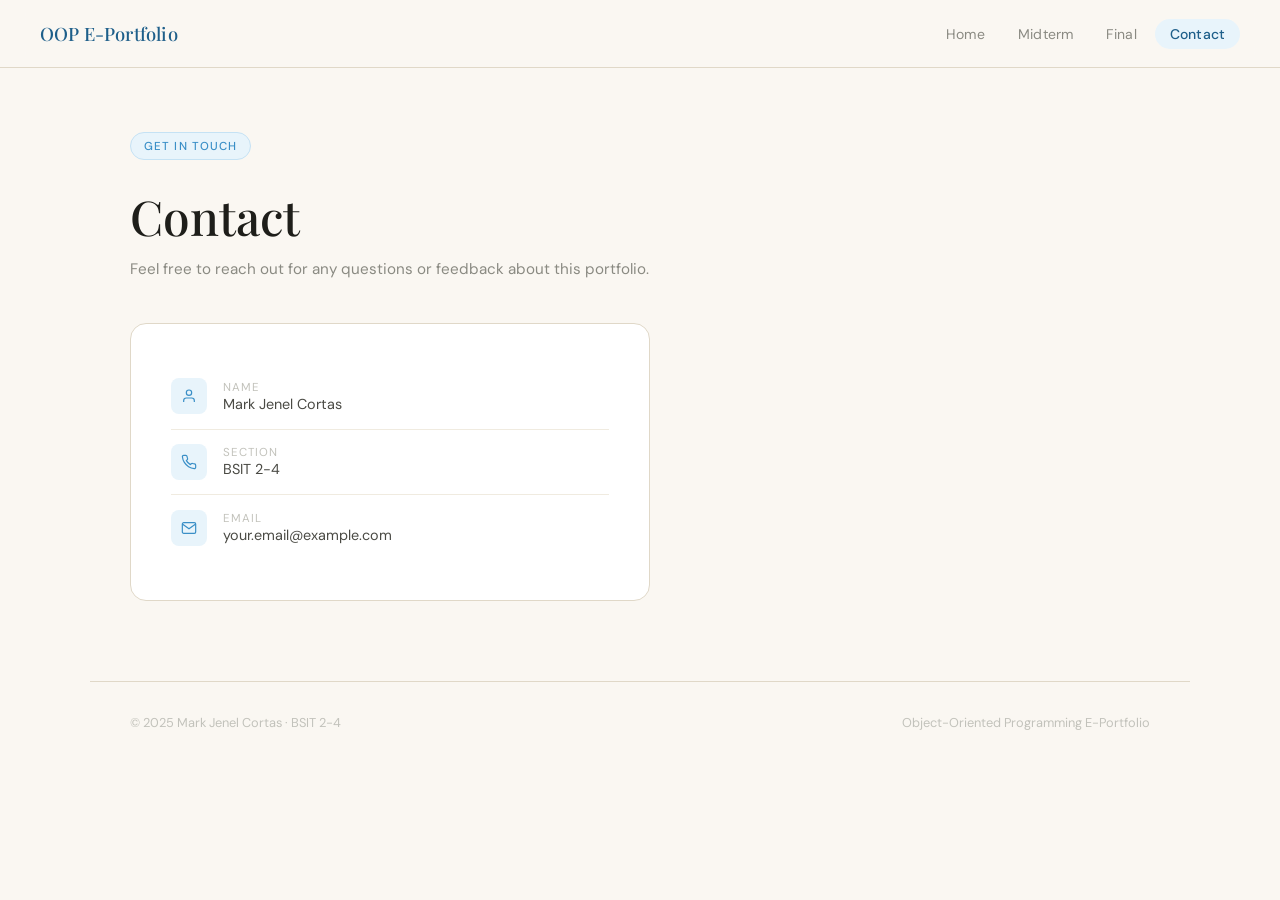
==== pages/contact.html @ def96cbc "Initial commit" ====
<!DOCTYPE html>
<html lang="en">
<head>
  <meta charset="UTF-8" />
  <meta name="viewport" content="width=device-width, initial-scale=1.0" />
  <title>Contact — OOP E-Portfolio</title>
  <link href="https://fonts.googleapis.com/css2?family=Playfair+Display:wght@400;500;600&family=DM+Sans:wght@300;400;500&display=swap" rel="stylesheet" />
  <link rel="stylesheet" href="../css/style.css" />
  <style>
    .page-hero {
      padding-top: calc(var(--nav-h) + 4rem);
      padding-bottom: 3rem;
      padding-left: 2.5rem;
      padding-right: 2.5rem;
      max-width: 1100px;
      margin: 0 auto;
    }
    .contact-card {
      margin-top: 2.5rem;
      background: #fff;
      border: 1px solid var(--beige-200);
      border-radius: 16px;
      padding: 2.5rem;
      max-width: 520px;
    }
    .contact-row {
      display: flex;
      align-items: center;
      gap: 1rem;
      padding: 0.9rem 0;
      border-bottom: 1px solid var(--beige-100);
      font-size: 0.9rem;
    }
    .contact-row:last-child { border-bottom: none; }
    .contact-icon {
      width: 36px;
      height: 36px;
      background: var(--blue-50);
      border-radius: 8px;
      display: flex;
      align-items: center;
      justify-content: center;
      flex-shrink: 0;
    }
    .contact-icon svg { width: 16px; height: 16px; stroke: var(--blue-500); fill: none; stroke-width: 1.8; }
    .contact-label { font-size: 0.72rem; color: var(--gray-300); text-transform: uppercase; letter-spacing: 0.08em; }
    .contact-value { color: var(--gray-700); font-weight: 400; }
    @media (max-width: 500px) {
      .page-hero { padding-left: 1.25rem; padding-right: 1.25rem; }
    }
  </style>
</head>
<body>

  <nav>
    <a class="nav-brand" href="../index.html">OOP E-Portfolio</a>
    <ul class="nav-links">
      <li><a href="../index.html">Home</a></li>
      <li><a href="midterm.html">Midterm</a></li>
      <li><a href="final.html">Final</a></li>
      <li><a href="contact.html">Contact</a></li>
    </ul>
    <button class="hamburger" id="hamburger" aria-label="Toggle menu">
      <span></span><span></span><span></span>
    </button>
  </nav>

  <div class="mobile-menu" id="mobileMenu">
    <a href="../index.html">Home</a>
    <a href="midterm.html">Midterm</a>
    <a href="final.html">Final</a>
    <a href="contact.html">Contact</a>
  </div>

  <div class="page-hero fade-up-1">
    <span class="tag">Get in touch</span>
    <h1 class="section-title" style="font-size: clamp(2rem, 4vw, 3rem); margin-bottom: 0.5rem;">Contact</h1>
    <p style="color:var(--gray-500);font-size:0.95rem;line-height:1.75;max-width:520px;">
      Feel free to reach out for any questions or feedback about this portfolio.
    </p>

    <div class="contact-card">
      <div class="contact-row">
        <div class="contact-icon">
          <svg viewBox="0 0 24 24"><path d="M20 21v-2a4 4 0 0 0-4-4H8a4 4 0 0 0-4 4v2"/><circle cx="12" cy="7" r="4"/></svg>
        </div>
        <div>
          <div class="contact-label">Name</div>
          <div class="contact-value">Mark Jenel Cortas</div>
        </div>
      </div>
      <div class="contact-row">
        <div class="contact-icon">
          <svg viewBox="0 0 24 24"><path d="M22 16.92v3a2 2 0 0 1-2.18 2A19.79 19.79 0 0 1 11.37 19a19.45 19.45 0 0 1-6.37-6.37 19.79 19.79 0 0 1-2.92-8.45A2 2 0 0 1 4.11 2h3a2 2 0 0 1 2 1.72c.127.96.361 1.903.7 2.81a2 2 0 0 1-.45 2.11L8.09 9.91a16 16 0 0 0 6 6l1.27-1.27a2 2 0 0 1 2.11-.45c.907.339 1.85.573 2.81.7A2 2 0 0 1 22 16.92z"/></svg>
        </div>
        <div>
          <div class="contact-label">Section</div>
          <div class="contact-value">BSIT 2-4</div>
        </div>
      </div>
      <div class="contact-row">
        <div class="contact-icon">
          <svg viewBox="0 0 24 24"><path d="M4 4h16c1.1 0 2 .9 2 2v12c0 1.1-.9 2-2 2H4c-1.1 0-2-.9-2-2V6c0-1.1.9-2 2-2z"/><polyline points="22,6 12,13 2,6"/></svg>
        </div>
        <div>
          <div class="contact-label">Email</div>
          <div class="contact-value">your.email@example.com</div>
        </div>
      </div>
    </div>
  </div>

  <div class="divider" style="margin-top: 2rem;"></div>

  <footer>
    <span>© 2025 Mark Jenel Cortas · BSIT 2-4</span>
    <span>Object-Oriented Programming E-Portfolio</span>
  </footer>

  <script src="../js/main.js"></script>
</body>
</html>
---- css/style.css ----
*, *::before, *::after { box-sizing: border-box; margin: 0; padding: 0; }

:root {
  --blue-50:  #e8f4fb;
  --blue-100: #c5e2f4;
  --blue-300: #7dbde8;
  --blue-500: #3a8fc7;
  --blue-700: #1e5f8a;

  --gray-50:  #f5f5f3;
  --gray-100: #e8e8e4;
  --gray-300: #c2c2bb;
  --gray-500: #8a8a82;
  --gray-700: #4a4a44;
  --gray-900: #1e1e1a;

  --beige-50:  #faf7f2;
  --beige-100: #f0ebe0;
  --beige-200: #e0d8c8;
  --beige-400: #c5b89a;
  --beige-600: #9a8a6a;

  --nav-h: 68px;
  --font-display: 'Playfair Display', Georgia, serif;
  --font-body: 'DM Sans', system-ui, sans-serif;
}

html { scroll-behavior: smooth; }

body {
  font-family: var(--font-body);
  background: var(--beige-50);
  color: var(--gray-700);
  min-height: 100vh;
}

/* ── NAV ── */
nav {
  position: fixed;
  top: 0; left: 0; right: 0;
  height: var(--nav-h);
  background: rgba(250,247,242,0.92);
  backdrop-filter: blur(12px);
  -webkit-backdrop-filter: blur(12px);
  border-bottom: 1px solid var(--beige-200);
  display: flex;
  align-items: center;
  justify-content: space-between;
  padding: 0 2.5rem;
  z-index: 100;
}

.nav-brand {
  font-family: var(--font-display);
  font-size: 1.15rem;
  font-weight: 500;
  color: var(--blue-700);
  letter-spacing: 0.01em;
  text-decoration: none;
}

.nav-links {
  display: flex;
  gap: 0.25rem;
  list-style: none;
  align-items: center;
}

.nav-links a {
  font-family: var(--font-body);
  font-size: 0.875rem;
  font-weight: 400;
  color: var(--gray-500);
  text-decoration: none;
  padding: 0.4rem 0.9rem;
  border-radius: 20px;
  transition: all 0.2s ease;
  letter-spacing: 0.02em;
}

.nav-links a:hover,
.nav-links a.active {
  color: var(--blue-700);
  background: var(--blue-50);
}

.nav-links a.active { font-weight: 500; }

/* ── HAMBURGER ── */
.hamburger {
  display: none;
  flex-direction: column;
  gap: 5px;
  background: none;
  border: none;
  cursor: pointer;
  padding: 4px;
}
.hamburger span {
  display: block;
  width: 22px;
  height: 2px;
  background: var(--gray-700);
  border-radius: 2px;
  transition: all 0.3s ease;
}
.hamburger.open span:nth-child(1) { transform: translateY(7px) rotate(45deg); }
.hamburger.open span:nth-child(2) { opacity: 0; }
.hamburger.open span:nth-child(3) { transform: translateY(-7px) rotate(-45deg); }

.mobile-menu {
  display: none;
  position: fixed;
  top: var(--nav-h);
  left: 0; right: 0;
  background: var(--beige-50);
  border-bottom: 1px solid var(--beige-200);
  padding: 1rem 2rem 1.5rem;
  z-index: 99;
  flex-direction: column;
  gap: 0.25rem;
}
.mobile-menu.open { display: flex; }
.mobile-menu a {
  font-size: 0.95rem;
  color: var(--gray-700);
  text-decoration: none;
  padding: 0.65rem 0.5rem;
  border-bottom: 1px solid var(--beige-100);
  font-weight: 400;
  letter-spacing: 0.01em;
  transition: color 0.2s;
}
.mobile-menu a:last-child { border-bottom: none; }
.mobile-menu a:hover { color: var(--blue-700); }

/* ── SHARED LAYOUT ── */
.section {
  max-width: 1100px;
  margin: 0 auto;
  padding: 4rem 2.5rem;
}

.section-label {
  font-size: 0.72rem;
  font-weight: 500;
  text-transform: uppercase;
  letter-spacing: 0.12em;
  color: var(--blue-500);
  margin-bottom: 0.75rem;
  display: flex;
  align-items: center;
  gap: 0.6rem;
}
.section-label::after {
  content: '';
  flex: 1;
  max-width: 40px;
  height: 1px;
  background: var(--blue-300);
}

.section-title {
  font-family: var(--font-display);
  font-size: clamp(1.6rem, 3vw, 2.2rem);
  font-weight: 500;
  color: var(--gray-900);
  margin-bottom: 1.25rem;
}

.divider {
  height: 1px;
  background: var(--beige-200);
  max-width: 1100px;
  margin: 0 auto;
}

/* ── BUTTONS ── */
.btn-primary {
  display: inline-flex;
  align-items: center;
  gap: 0.5rem;
  font-family: var(--font-body);
  font-size: 0.875rem;
  font-weight: 500;
  color: #fff;
  background: var(--blue-700);
  border: none;
  padding: 0.7rem 1.6rem;
  border-radius: 24px;
  cursor: pointer;
  text-decoration: none;
  letter-spacing: 0.02em;
  transition: background 0.2s, transform 0.15s;
}
.btn-primary:hover { background: var(--blue-500); transform: translateY(-1px); }

.btn-ghost {
  display: inline-flex;
  align-items: center;
  gap: 0.5rem;
  font-family: var(--font-body);
  font-size: 0.875rem;
  font-weight: 400;
  color: var(--gray-700);
  background: transparent;
  border: 1px solid var(--beige-400);
  padding: 0.7rem 1.6rem;
  border-radius: 24px;
  cursor: pointer;
  text-decoration: none;
  letter-spacing: 0.02em;
  transition: all 0.2s;
}
.btn-ghost:hover { border-color: var(--blue-300); color: var(--blue-700); }

/* ── CARDS ── */
.info-card {
  background: #fff;
  border: 1px solid var(--beige-200);
  border-radius: 16px;
  padding: 1.4rem 1.6rem;
  position: relative;
  overflow: hidden;
}
.info-card::before {
  content: '';
  position: absolute;
  left: 0; top: 0; bottom: 0;
  width: 4px;
  border-radius: 4px 0 0 4px;
}
.card-blue::before  { background: var(--blue-300); }
.card-beige::before { background: var(--beige-400); }
.card-gray::before  { background: var(--gray-300); }

.card-label {
  font-size: 0.7rem;
  font-weight: 500;
  text-transform: uppercase;
  letter-spacing: 0.1em;
  color: var(--gray-300);
  margin-bottom: 0.5rem;
}
.card-value {
  font-family: var(--font-display);
  font-size: 1.1rem;
  font-weight: 500;
  color: var(--gray-900);
}
.card-sub {
  font-size: 0.8rem;
  color: var(--gray-500);
  margin-top: 0.25rem;
}

.progress-bar {
  margin-top: 0.75rem;
  height: 4px;
  background: var(--blue-50);
  border-radius: 4px;
  overflow: hidden;
}
.progress-fill {
  height: 100%;
  background: linear-gradient(90deg, var(--blue-300), var(--blue-500));
  border-radius: 4px;
  animation: grow 1s 0.6s ease both;
}
@keyframes grow { from { width: 0; } }

.decorative-circle {
  position: absolute;
  width: 120px;
  height: 120px;
  border-radius: 50%;
  background: var(--blue-50);
  right: -30px;
  bottom: -30px;
  z-index: 0;
  opacity: 0.6;
}

/* ── ABOUT CARDS ── */
.about-grid {
  display: grid;
  grid-template-columns: 1fr 1fr 1fr;
  gap: 1.25rem;
  margin-top: 2rem;
}

.about-card {
  background: #fff;
  border: 1px solid var(--beige-200);
  border-radius: 16px;
  padding: 1.6rem;
  transition: transform 0.2s, box-shadow 0.2s;
}
.about-card:hover {
  transform: translateY(-3px);
  box-shadow: 0 8px 24px rgba(58,143,199,0.08);
}

.about-icon {
  width: 40px;
  height: 40px;
  background: var(--blue-50);
  border-radius: 10px;
  display: flex;
  align-items: center;
  justify-content: center;
  margin-bottom: 1rem;
}
.about-icon svg { width: 20px; height: 20px; stroke: var(--blue-500); fill: none; stroke-width: 1.8; }

.about-card h3 {
  font-family: var(--font-display);
  font-size: 1rem;
  font-weight: 500;
  color: var(--gray-900);
  margin-bottom: 0.4rem;
}
.about-card p {
  font-size: 0.85rem;
  line-height: 1.65;
  color: var(--gray-500);
}

/* ── TAG ── */
.tag {
  display: inline-flex;
  align-items: center;
  gap: 0.4rem;
  font-size: 0.72rem;
  font-weight: 500;
  text-transform: uppercase;
  letter-spacing: 0.1em;
  color: var(--blue-500);
  background: var(--blue-50);
  border: 1px solid var(--blue-100);
  padding: 0.35rem 0.8rem;
  border-radius: 20px;
  margin-bottom: 1.5rem;
}

/* ── ANIMATIONS ── */
@keyframes fadeUp {
  from { opacity: 0; transform: translateY(24px); }
  to   { opacity: 1; transform: translateY(0); }
}
.fade-up-1 { animation: fadeUp 0.8s ease both; }
.fade-up-2 { animation: fadeUp 0.8s 0.15s ease both; }

/* ── FOOTER ── */
footer {
  max-width: 1100px;
  margin: 0 auto;
  padding: 2rem 2.5rem;
  display: flex;
  justify-content: space-between;
  align-items: center;
  font-size: 0.8rem;
  color: var(--gray-300);
  flex-wrap: wrap;
  gap: 0.5rem;
}
footer a { color: var(--gray-300); text-decoration: none; }

/* ── RESPONSIVE ── */
@media (max-width: 800px) {
  .about-grid { grid-template-columns: 1fr; }
  .hamburger { display: flex; }
  .nav-links { display: none; }
}

@media (max-width: 500px) {
  nav { padding: 0 1.25rem; }
  .section { padding-left: 1.25rem; padding-right: 1.25rem; }
  footer { padding: 1.5rem 1.25rem; flex-direction: column; text-align: center; }
}
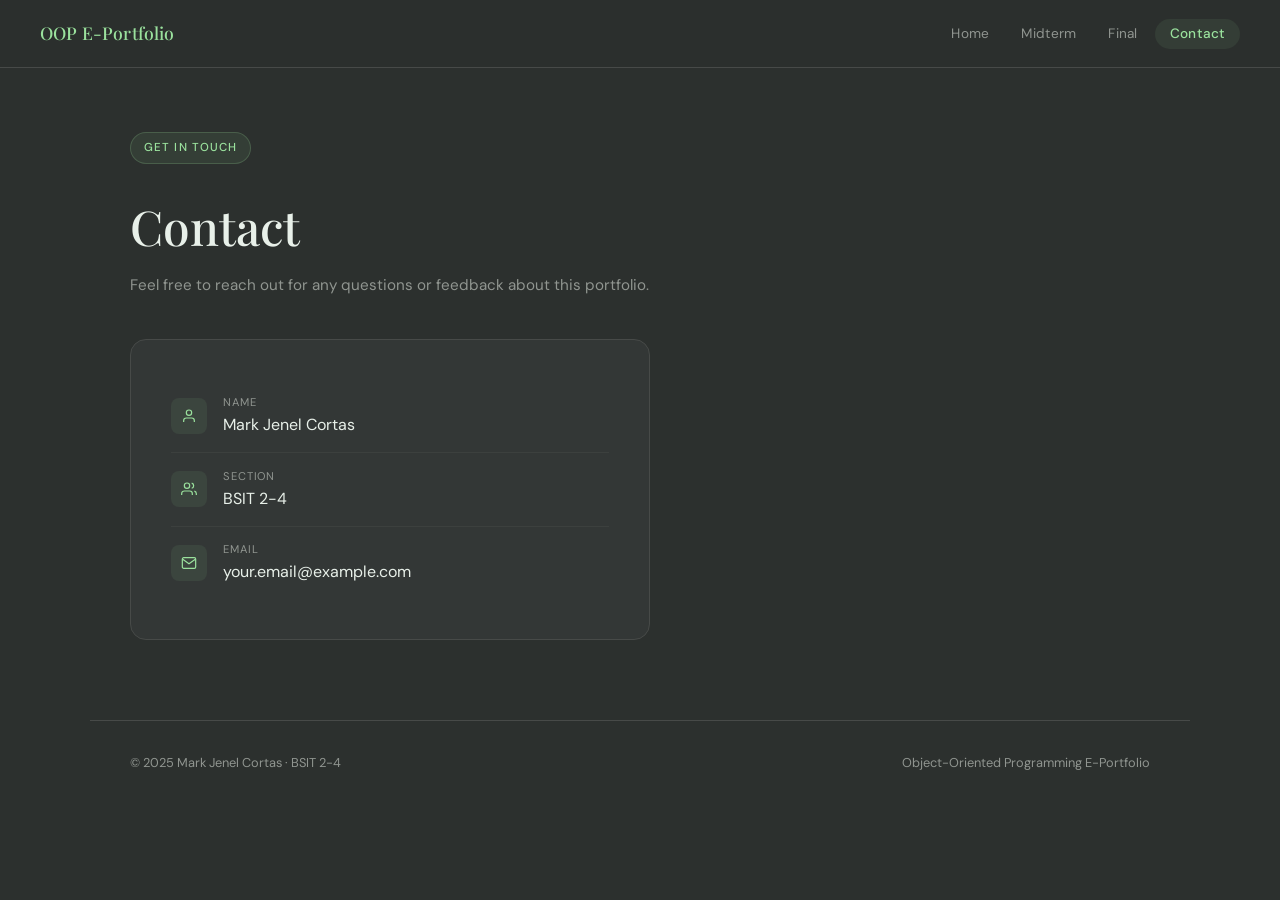
==== commit 56b4d41a: "Changed theme" ====
--- a/pages/contact.html
+++ b/pages/contact.html
@@ -6,49 +6,6 @@
   <title>Contact — OOP E-Portfolio</title>
   <link href="https://fonts.googleapis.com/css2?family=Playfair+Display:wght@400;500;600&family=DM+Sans:wght@300;400;500&display=swap" rel="stylesheet" />
   <link rel="stylesheet" href="../css/style.css" />
-  <style>
-    .page-hero {
-      padding-top: calc(var(--nav-h) + 4rem);
-      padding-bottom: 3rem;
-      padding-left: 2.5rem;
-      padding-right: 2.5rem;
-      max-width: 1100px;
-      margin: 0 auto;
-    }
-    .contact-card {
-      margin-top: 2.5rem;
-      background: #fff;
-      border: 1px solid var(--beige-200);
-      border-radius: 16px;
-      padding: 2.5rem;
-      max-width: 520px;
-    }
-    .contact-row {
-      display: flex;
-      align-items: center;
-      gap: 1rem;
-      padding: 0.9rem 0;
-      border-bottom: 1px solid var(--beige-100);
-      font-size: 0.9rem;
-    }
-    .contact-row:last-child { border-bottom: none; }
-    .contact-icon {
-      width: 36px;
-      height: 36px;
-      background: var(--blue-50);
-      border-radius: 8px;
-      display: flex;
-      align-items: center;
-      justify-content: center;
-      flex-shrink: 0;
-    }
-    .contact-icon svg { width: 16px; height: 16px; stroke: var(--blue-500); fill: none; stroke-width: 1.8; }
-    .contact-label { font-size: 0.72rem; color: var(--gray-300); text-transform: uppercase; letter-spacing: 0.08em; }
-    .contact-value { color: var(--gray-700); font-weight: 400; }
-    @media (max-width: 500px) {
-      .page-hero { padding-left: 1.25rem; padding-right: 1.25rem; }
-    }
-  </style>
 </head>
 <body>
 
@@ -74,8 +31,8 @@
 
   <div class="page-hero fade-up-1">
     <span class="tag">Get in touch</span>
-    <h1 class="section-title" style="font-size: clamp(2rem, 4vw, 3rem); margin-bottom: 0.5rem;">Contact</h1>
-    <p style="color:var(--gray-500);font-size:0.95rem;line-height:1.75;max-width:520px;">
+    <h1 class="section-title" style="font-size:clamp(2rem,4vw,3rem);margin-bottom:0.5rem;">Contact</h1>
+    <p style="color:var(--text-secondary);font-size:0.95rem;line-height:1.75;max-width:520px;">
       Feel free to reach out for any questions or feedback about this portfolio.
     </p>
 
@@ -91,7 +48,7 @@
       </div>
       <div class="contact-row">
         <div class="contact-icon">
-          <svg viewBox="0 0 24 24"><path d="M22 16.92v3a2 2 0 0 1-2.18 2A19.79 19.79 0 0 1 11.37 19a19.45 19.45 0 0 1-6.37-6.37 19.79 19.79 0 0 1-2.92-8.45A2 2 0 0 1 4.11 2h3a2 2 0 0 1 2 1.72c.127.96.361 1.903.7 2.81a2 2 0 0 1-.45 2.11L8.09 9.91a16 16 0 0 0 6 6l1.27-1.27a2 2 0 0 1 2.11-.45c.907.339 1.85.573 2.81.7A2 2 0 0 1 22 16.92z"/></svg>
+          <svg viewBox="0 0 24 24"><path d="M17 21v-2a4 4 0 0 0-4-4H5a4 4 0 0 0-4 4v2"/><circle cx="9" cy="7" r="4"/><path d="M23 21v-2a4 4 0 0 0-3-3.87M16 3.13a4 4 0 0 1 0 7.75"/></svg>
         </div>
         <div>
           <div class="contact-label">Section</div>
@@ -110,8 +67,7 @@
     </div>
   </div>
 
-  <div class="divider" style="margin-top: 2rem;"></div>
-
+  <div class="divider" style="margin-top:2rem;"></div>
   <footer>
     <span>© 2025 Mark Jenel Cortas · BSIT 2-4</span>
     <span>Object-Oriented Programming E-Portfolio</span>
--- a/css/style.css
+++ b/css/style.css
@@ -1,37 +1,38 @@
 *, *::before, *::after { box-sizing: border-box; margin: 0; padding: 0; }
 
 :root {
-  --blue-50:  #e8f4fb;
-  --blue-100: #c5e2f4;
-  --blue-300: #7dbde8;
-  --blue-500: #3a8fc7;
-  --blue-700: #1e5f8a;
-
-  --gray-50:  #f5f5f3;
-  --gray-100: #e8e8e4;
-  --gray-300: #c2c2bb;
-  --gray-500: #8a8a82;
-  --gray-700: #4a4a44;
-  --gray-900: #1e1e1a;
-
-  --beige-50:  #faf7f2;
-  --beige-100: #f0ebe0;
-  --beige-200: #e0d8c8;
-  --beige-400: #c5b89a;
-  --beige-600: #9a8a6a;
+  --dark:       #2c302e;
+  --mid-dark:   #474a48;
+  --mid:        #909590;
+  --green:      #9ae19d;
+  --forest:     #537a5a;
+
+  --bg:         #2c302e;
+  --surface-1:  #333736;
+  --surface-2:  #3c403e;
+  --surface-3:  #474a48;
+  --text-primary:   #e8f0e9;
+  --text-secondary: #909590;
+  --accent:     #9ae19d;
+  --accent-dim: #537a5a;
 
   --nav-h: 68px;
   --font-display: 'Playfair Display', Georgia, serif;
   --font-body: 'DM Sans', system-ui, sans-serif;
+  --font-mono: 'Fira Code', 'Cascadia Code', monospace;
+  --radius-sm: 8px;
+  --radius-md: 12px;
+  --radius-lg: 16px;
 }
 
 html { scroll-behavior: smooth; }
 
 body {
   font-family: var(--font-body);
-  background: var(--beige-50);
-  color: var(--gray-700);
+  background: var(--bg);
+  color: var(--text-primary);
   min-height: 100vh;
+  line-height: 1.6;
 }
 
 /* ── NAV ── */
@@ -39,10 +40,10 @@
   position: fixed;
   top: 0; left: 0; right: 0;
   height: var(--nav-h);
-  background: rgba(250,247,242,0.92);
+  background: rgba(44,48,46,0.95);
   backdrop-filter: blur(12px);
   -webkit-backdrop-filter: blur(12px);
-  border-bottom: 1px solid var(--beige-200);
+  border-bottom: 1px solid var(--surface-3);
   display: flex;
   align-items: center;
   justify-content: space-between;
@@ -52,38 +53,36 @@
 
 .nav-brand {
   font-family: var(--font-display);
-  font-size: 1.15rem;
-  font-weight: 500;
-  color: var(--blue-700);
+  font-size: 1.1rem;
+  font-weight: 500;
+  color: var(--accent);
   letter-spacing: 0.01em;
   text-decoration: none;
 }
 
 .nav-links {
   display: flex;
-  gap: 0.25rem;
+  gap: 0.2rem;
   list-style: none;
   align-items: center;
 }
 
 .nav-links a {
   font-family: var(--font-body);
-  font-size: 0.875rem;
+  font-size: 0.85rem;
   font-weight: 400;
-  color: var(--gray-500);
+  color: var(--text-secondary);
   text-decoration: none;
   padding: 0.4rem 0.9rem;
   border-radius: 20px;
   transition: all 0.2s ease;
   letter-spacing: 0.02em;
 }
-
 .nav-links a:hover,
 .nav-links a.active {
-  color: var(--blue-700);
-  background: var(--blue-50);
-}
-
+  color: var(--accent);
+  background: rgba(154,225,157,0.08);
+}
 .nav-links a.active { font-weight: 500; }
 
 /* ── HAMBURGER ── */
@@ -98,9 +97,8 @@
 }
 .hamburger span {
   display: block;
-  width: 22px;
-  height: 2px;
-  background: var(--gray-700);
+  width: 22px; height: 2px;
+  background: var(--text-secondary);
   border-radius: 2px;
   transition: all 0.3s ease;
 }
@@ -113,8 +111,8 @@
   position: fixed;
   top: var(--nav-h);
   left: 0; right: 0;
-  background: var(--beige-50);
-  border-bottom: 1px solid var(--beige-200);
+  background: var(--bg);
+  border-bottom: 1px solid var(--surface-3);
   padding: 1rem 2rem 1.5rem;
   z-index: 99;
   flex-direction: column;
@@ -123,16 +121,15 @@
 .mobile-menu.open { display: flex; }
 .mobile-menu a {
   font-size: 0.95rem;
-  color: var(--gray-700);
+  color: var(--text-secondary);
   text-decoration: none;
-  padding: 0.65rem 0.5rem;
-  border-bottom: 1px solid var(--beige-100);
+  padding: 0.7rem 0.5rem;
+  border-bottom: 1px solid var(--surface-2);
   font-weight: 400;
-  letter-spacing: 0.01em;
   transition: color 0.2s;
 }
 .mobile-menu a:last-child { border-bottom: none; }
-.mobile-menu a:hover { color: var(--blue-700); }
+.mobile-menu a:hover { color: var(--accent); }
 
 /* ── SHARED LAYOUT ── */
 .section {
@@ -146,7 +143,7 @@
   font-weight: 500;
   text-transform: uppercase;
   letter-spacing: 0.12em;
-  color: var(--blue-500);
+  color: var(--accent);
   margin-bottom: 0.75rem;
   display: flex;
   align-items: center;
@@ -154,23 +151,22 @@
 }
 .section-label::after {
   content: '';
-  flex: 1;
-  max-width: 40px;
+  flex: 1; max-width: 40px;
   height: 1px;
-  background: var(--blue-300);
+  background: var(--accent-dim);
 }
 
 .section-title {
   font-family: var(--font-display);
   font-size: clamp(1.6rem, 3vw, 2.2rem);
   font-weight: 500;
-  color: var(--gray-900);
+  color: var(--text-primary);
   margin-bottom: 1.25rem;
 }
 
 .divider {
   height: 1px;
-  background: var(--beige-200);
+  background: var(--surface-3);
   max-width: 1100px;
   margin: 0 auto;
 }
@@ -183,8 +179,8 @@
   font-family: var(--font-body);
   font-size: 0.875rem;
   font-weight: 500;
-  color: #fff;
-  background: var(--blue-700);
+  color: var(--dark);
+  background: var(--accent);
   border: none;
   padding: 0.7rem 1.6rem;
   border-radius: 24px;
@@ -193,7 +189,7 @@
   letter-spacing: 0.02em;
   transition: background 0.2s, transform 0.15s;
 }
-.btn-primary:hover { background: var(--blue-500); transform: translateY(-1px); }
+.btn-primary:hover { background: #b5e8b8; transform: translateY(-1px); }
 
 .btn-ghost {
   display: inline-flex;
@@ -202,9 +198,9 @@
   font-family: var(--font-body);
   font-size: 0.875rem;
   font-weight: 400;
-  color: var(--gray-700);
+  color: var(--text-secondary);
   background: transparent;
-  border: 1px solid var(--beige-400);
+  border: 1px solid var(--surface-3);
   padding: 0.7rem 1.6rem;
   border-radius: 24px;
   cursor: pointer;
@@ -212,13 +208,30 @@
   letter-spacing: 0.02em;
   transition: all 0.2s;
 }
-.btn-ghost:hover { border-color: var(--blue-300); color: var(--blue-700); }
-
-/* ── CARDS ── */
+.btn-ghost:hover { border-color: var(--accent-dim); color: var(--accent); }
+
+/* ── TAG ── */
+.tag {
+  display: inline-flex;
+  align-items: center;
+  gap: 0.4rem;
+  font-size: 0.72rem;
+  font-weight: 500;
+  text-transform: uppercase;
+  letter-spacing: 0.1em;
+  color: var(--accent);
+  background: rgba(154,225,157,0.08);
+  border: 1px solid rgba(154,225,157,0.2);
+  padding: 0.35rem 0.8rem;
+  border-radius: 20px;
+  margin-bottom: 1.5rem;
+}
+
+/* ── INFO CARDS (home) ── */
 .info-card {
-  background: #fff;
-  border: 1px solid var(--beige-200);
-  border-radius: 16px;
+  background: var(--surface-1);
+  border: 1px solid var(--surface-3);
+  border-radius: var(--radius-lg);
   padding: 1.4rem 1.6rem;
   position: relative;
   overflow: hidden;
@@ -227,43 +240,41 @@
   content: '';
   position: absolute;
   left: 0; top: 0; bottom: 0;
-  width: 4px;
-  border-radius: 4px 0 0 4px;
-}
-.card-blue::before  { background: var(--blue-300); }
-.card-beige::before { background: var(--beige-400); }
-.card-gray::before  { background: var(--gray-300); }
+  width: 3px;
+}
+.card-green::before  { background: var(--accent); }
+.card-forest::before { background: var(--forest); }
+.card-mid::before    { background: var(--mid); }
 
 .card-label {
-  font-size: 0.7rem;
+  font-size: 0.68rem;
   font-weight: 500;
   text-transform: uppercase;
   letter-spacing: 0.1em;
-  color: var(--gray-300);
+  color: var(--text-secondary);
   margin-bottom: 0.5rem;
 }
 .card-value {
   font-family: var(--font-display);
   font-size: 1.1rem;
   font-weight: 500;
-  color: var(--gray-900);
+  color: var(--text-primary);
 }
 .card-sub {
   font-size: 0.8rem;
-  color: var(--gray-500);
+  color: var(--text-secondary);
   margin-top: 0.25rem;
 }
-
 .progress-bar {
   margin-top: 0.75rem;
   height: 4px;
-  background: var(--blue-50);
+  background: var(--surface-3);
   border-radius: 4px;
   overflow: hidden;
 }
 .progress-fill {
   height: 100%;
-  background: linear-gradient(90deg, var(--blue-300), var(--blue-500));
+  background: linear-gradient(90deg, var(--forest), var(--accent));
   border-radius: 4px;
   animation: grow 1s 0.6s ease both;
 }
@@ -271,77 +282,43 @@
 
 .decorative-circle {
   position: absolute;
-  width: 120px;
-  height: 120px;
+  width: 120px; height: 120px;
   border-radius: 50%;
-  background: var(--blue-50);
-  right: -30px;
-  bottom: -30px;
+  background: rgba(154,225,157,0.05);
+  right: -30px; bottom: -30px;
   z-index: 0;
-  opacity: 0.6;
-}
-
-/* ── ABOUT CARDS ── */
+}
+
+/* ── HIGHLIGHT CARDS (home) ── */
 .about-grid {
   display: grid;
   grid-template-columns: 1fr 1fr 1fr;
   gap: 1.25rem;
   margin-top: 2rem;
 }
-
 .about-card {
-  background: #fff;
-  border: 1px solid var(--beige-200);
-  border-radius: 16px;
+  background: var(--surface-1);
+  border: 1px solid var(--surface-3);
+  border-radius: var(--radius-lg);
   padding: 1.6rem;
-  transition: transform 0.2s, box-shadow 0.2s;
-}
-.about-card:hover {
-  transform: translateY(-3px);
-  box-shadow: 0 8px 24px rgba(58,143,199,0.08);
-}
-
+  transition: transform 0.2s, border-color 0.2s;
+}
+.about-card:hover { transform: translateY(-3px); border-color: var(--accent-dim); }
 .about-icon {
-  width: 40px;
-  height: 40px;
-  background: var(--blue-50);
+  width: 40px; height: 40px;
+  background: rgba(154,225,157,0.08);
   border-radius: 10px;
-  display: flex;
-  align-items: center;
-  justify-content: center;
+  display: flex; align-items: center; justify-content: center;
   margin-bottom: 1rem;
 }
-.about-icon svg { width: 20px; height: 20px; stroke: var(--blue-500); fill: none; stroke-width: 1.8; }
-
+.about-icon svg { width: 20px; height: 20px; stroke: var(--accent); fill: none; stroke-width: 1.8; }
 .about-card h3 {
   font-family: var(--font-display);
-  font-size: 1rem;
-  font-weight: 500;
-  color: var(--gray-900);
+  font-size: 1rem; font-weight: 500;
+  color: var(--text-primary);
   margin-bottom: 0.4rem;
 }
-.about-card p {
-  font-size: 0.85rem;
-  line-height: 1.65;
-  color: var(--gray-500);
-}
-
-/* ── TAG ── */
-.tag {
-  display: inline-flex;
-  align-items: center;
-  gap: 0.4rem;
-  font-size: 0.72rem;
-  font-weight: 500;
-  text-transform: uppercase;
-  letter-spacing: 0.1em;
-  color: var(--blue-500);
-  background: var(--blue-50);
-  border: 1px solid var(--blue-100);
-  padding: 0.35rem 0.8rem;
-  border-radius: 20px;
-  margin-bottom: 1.5rem;
-}
+.about-card p { font-size: 0.85rem; line-height: 1.65; color: var(--text-secondary); }
 
 /* ── ANIMATIONS ── */
 @keyframes fadeUp {
@@ -360,21 +337,349 @@
   justify-content: space-between;
   align-items: center;
   font-size: 0.8rem;
-  color: var(--gray-300);
+  color: var(--text-secondary);
   flex-wrap: wrap;
   gap: 0.5rem;
 }
-footer a { color: var(--gray-300); text-decoration: none; }
+
+/* ── PAGE HERO ── */
+.page-hero {
+  padding-top: calc(var(--nav-h) + 4rem);
+  padding-bottom: 3rem;
+  padding-left: 2.5rem;
+  padding-right: 2.5rem;
+  max-width: 1100px;
+  margin: 0 auto;
+}
+
+/* ── COMING SOON ── */
+.coming-soon {
+  margin-top: 2rem;
+  background: var(--surface-1);
+  border: 1px solid var(--surface-3);
+  border-radius: var(--radius-lg);
+  padding: 3rem;
+  text-align: center;
+  color: var(--text-secondary);
+  font-size: 0.95rem;
+  line-height: 1.75;
+}
+.coming-soon h3 {
+  font-family: var(--font-display);
+  font-size: 1.3rem;
+  color: var(--text-primary);
+  margin-bottom: 0.5rem;
+}
+.cs-icon {
+  width: 48px; height: 48px;
+  background: rgba(154,225,157,0.08);
+  border-radius: 12px;
+  display: flex; align-items: center; justify-content: center;
+  margin: 0 auto 1.25rem;
+}
+.cs-icon svg { width: 22px; height: 22px; stroke: var(--accent); fill: none; stroke-width: 1.8; }
+
+/* ── MIDTERM SECTIONS ── */
+.midterm-section { margin-bottom: 3.5rem; }
+
+.midterm-section-header {
+  display: flex;
+  align-items: center;
+  gap: 0.75rem;
+  margin-bottom: 1.5rem;
+  padding-bottom: 0.75rem;
+  border-bottom: 1px solid var(--surface-3);
+}
+.midterm-section-header h2 {
+  font-family: var(--font-display);
+  font-size: 1.35rem; font-weight: 500;
+  color: var(--text-primary);
+}
+.section-num {
+  font-size: 0.68rem; font-weight: 500;
+  background: rgba(154,225,157,0.1);
+  color: var(--accent);
+  border: 1px solid rgba(154,225,157,0.2);
+  padding: 0.2rem 0.6rem;
+  border-radius: 20px;
+  letter-spacing: 0.06em;
+  text-transform: uppercase;
+}
+
+/* ── SIMPLE CARDS (quiz/seatwork) ── */
+.simple-card-grid {
+  display: grid;
+  grid-template-columns: 1fr 1fr;
+  gap: 1rem;
+}
+.simple-card {
+  background: var(--surface-1);
+  border: 1px solid var(--surface-3);
+  border-radius: var(--radius-md);
+  padding: 1.5rem 1.75rem;
+  display: flex;
+  align-items: center;
+  gap: 1rem;
+}
+.simple-card-num {
+  font-family: var(--font-display);
+  font-size: 1.8rem; font-weight: 500;
+  color: var(--surface-3);
+  line-height: 1;
+  min-width: 36px;
+}
+.simple-card-body h4 {
+  font-size: 0.9rem; font-weight: 500;
+  color: var(--text-primary);
+  margin-bottom: 0.3rem;
+}
+.simple-card-body p { font-size: 0.8rem; color: var(--text-secondary); }
+.cs-badge {
+  margin-left: auto;
+  font-size: 0.67rem; font-weight: 500;
+  text-transform: uppercase; letter-spacing: 0.08em;
+  background: rgba(144,149,144,0.1);
+  color: var(--text-secondary);
+  border: 1px solid var(--surface-3);
+  padding: 0.25rem 0.6rem;
+  border-radius: 20px;
+  flex-shrink: 0;
+}
+
+/* ── ACTIVITY CARDS ── */
+.activity-cards { display: flex; flex-direction: column; gap: 1rem; }
+
+.activity-card {
+  background: var(--surface-1);
+  border: 1px solid var(--surface-3);
+  border-radius: var(--radius-lg);
+  overflow: hidden;
+  transition: border-color 0.2s;
+}
+.activity-card:hover { border-color: var(--accent-dim); }
+
+.activity-card-header {
+  padding: 1.25rem 1.5rem;
+  display: flex;
+  align-items: center;
+  gap: 1rem;
+}
+.activity-num-badge {
+  font-size: 0.7rem; font-weight: 500;
+  background: rgba(154,225,157,0.1);
+  color: var(--accent);
+  border: 1px solid rgba(154,225,157,0.2);
+  padding: 0.2rem 0.55rem;
+  border-radius: 6px;
+  font-family: var(--font-mono);
+  flex-shrink: 0;
+}
+.activity-title {
+  font-family: var(--font-display);
+  font-size: 1.05rem; font-weight: 500;
+  color: var(--text-primary);
+  flex: 1;
+}
+
+/* ── ACCORDION ── */
+.accordion-body { border-top: 1px solid var(--surface-3); }
+
+.accordion-trigger {
+  width: 100%;
+  background: none;
+  border: none;
+  border-bottom: 1px solid var(--surface-2);
+  padding: 0.85rem 1.5rem;
+  display: flex;
+  align-items: center;
+  justify-content: space-between;
+  cursor: pointer;
+  font-family: var(--font-body);
+  font-size: 0.82rem; font-weight: 500;
+  color: var(--text-secondary);
+  text-transform: uppercase;
+  letter-spacing: 0.08em;
+  transition: color 0.2s, background 0.2s;
+  text-align: left;
+}
+.accordion-trigger:last-of-type { border-bottom: none; }
+.accordion-trigger:hover { color: var(--accent); background: rgba(154,225,157,0.03); }
+.accordion-trigger.open { color: var(--accent); }
+.accordion-trigger.open .chevron { transform: rotate(180deg); }
+
+.chevron {
+  width: 16px; height: 16px;
+  stroke: currentColor; fill: none; stroke-width: 2;
+  transition: transform 0.25s ease;
+  flex-shrink: 0;
+}
+
+.accordion-content {
+  max-height: 0;
+  overflow: hidden;
+  transition: max-height 0.38s ease;
+}
+.accordion-content.open { max-height: 2000px; }
+.accordion-inner { padding: 1.25rem 1.5rem 1.5rem; }
+
+/* ── FILE PREVIEW (act 1 & 2) ── */
+.file-preview-box {
+  background: var(--surface-2);
+  border: 1px solid var(--surface-3);
+  border-radius: var(--radius-md);
+  padding: 1.25rem 1.5rem;
+  font-size: 0.875rem;
+  color: var(--text-secondary);
+  line-height: 1.75;
+  white-space: pre-wrap;
+}
+.file-preview-label {
+  display: flex;
+  align-items: center;
+  gap: 0.5rem;
+  font-size: 0.68rem; font-weight: 500;
+  text-transform: uppercase; letter-spacing: 0.1em;
+  color: var(--text-secondary);
+  margin-bottom: 0.75rem;
+  padding-bottom: 0.65rem;
+  border-bottom: 1px solid var(--surface-3);
+}
+.file-preview-label svg { width: 13px; height: 13px; stroke: var(--accent); fill: none; stroke-width: 2; }
+
+/* ── CODE BLOCK — Atom One Dark ── */
+.code-block-wrap {
+  background: #282c34;
+  border-radius: var(--radius-md);
+  overflow: hidden;
+  border: 1px solid #3a3f4b;
+}
+.code-block-bar {
+  background: #21252b;
+  padding: 0.55rem 1rem;
+  display: flex;
+  align-items: center;
+  justify-content: space-between;
+  border-bottom: 1px solid #3a3f4b;
+}
+.code-block-bar span {
+  font-size: 0.72rem;
+  color: #5c6370;
+  font-family: var(--font-mono);
+  letter-spacing: 0.05em;
+}
+.code-dots { display: flex; gap: 6px; }
+.code-dots i { width: 11px; height: 11px; border-radius: 50%; display: block; font-style: normal; }
+.code-dots i:nth-child(1) { background: #e06c75; }
+.code-dots i:nth-child(2) { background: #e5c07b; }
+.code-dots i:nth-child(3) { background: #98c379; }
+
+.code-block-wrap pre {
+  margin: 0;
+  padding: 1.25rem 1.5rem;
+  overflow-x: auto;
+  background: #282c34;
+}
+.code-block-wrap pre code {
+  font-family: var(--font-mono);
+  font-size: 0.82rem;
+  line-height: 1.7;
+  color: #abb2bf;
+  background: transparent;
+}
+
+/* ── REFLECTION AREA ── */
+.reflection-label {
+  font-size: 0.72rem;
+  color: var(--text-secondary);
+  text-transform: uppercase;
+  letter-spacing: 0.08em;
+  margin-bottom: 0.5rem;
+  display: block;
+  font-weight: 500;
+}
+.reflection-area {
+  width: 100%;
+  background: var(--surface-2);
+  border: 1px solid var(--surface-3);
+  border-radius: var(--radius-md);
+  padding: 1rem 1.25rem;
+  font-family: var(--font-body);
+  font-size: 0.875rem;
+  color: var(--text-primary);
+  line-height: 1.75;
+  resize: vertical;
+  min-height: 100px;
+  outline: none;
+  transition: border-color 0.2s;
+  display: block;
+}
+.reflection-area::placeholder { color: var(--text-secondary); }
+.reflection-area:focus { border-color: var(--accent-dim); }
+
+/* ── EXAM CARD ── */
+.exam-card {
+  background: var(--surface-1);
+  border: 1px solid var(--surface-3);
+  border-radius: var(--radius-lg);
+  padding: 2.5rem;
+  display: flex;
+  align-items: center;
+  gap: 2rem;
+}
+.exam-card-icon {
+  width: 56px; height: 56px;
+  background: rgba(154,225,157,0.08);
+  border-radius: 14px;
+  display: flex; align-items: center; justify-content: center;
+  flex-shrink: 0;
+}
+.exam-card-icon svg { width: 26px; height: 26px; stroke: var(--accent); fill: none; stroke-width: 1.8; }
+.exam-card h3 {
+  font-family: var(--font-display);
+  font-size: 1.2rem;
+  color: var(--text-primary);
+  margin-bottom: 0.3rem;
+}
+.exam-card p { font-size: 0.875rem; color: var(--text-secondary); line-height: 1.65; }
+
+/* ── CONTACT CARD ── */
+.contact-card {
+  margin-top: 2.5rem;
+  background: var(--surface-1);
+  border: 1px solid var(--surface-3);
+  border-radius: var(--radius-lg);
+  padding: 2.5rem;
+  max-width: 520px;
+}
+.contact-row {
+  display: flex;
+  align-items: center;
+  gap: 1rem;
+  padding: 0.9rem 0;
+  border-bottom: 1px solid var(--surface-2);
+}
+.contact-row:last-child { border-bottom: none; }
+.contact-icon {
+  width: 36px; height: 36px;
+  background: rgba(154,225,157,0.08);
+  border-radius: 8px;
+  display: flex; align-items: center; justify-content: center;
+  flex-shrink: 0;
+}
+.contact-icon svg { width: 16px; height: 16px; stroke: var(--accent); fill: none; stroke-width: 1.8; }
+.contact-label { font-size: 0.7rem; color: var(--text-secondary); text-transform: uppercase; letter-spacing: 0.08em; }
+.contact-value { color: var(--text-primary); font-weight: 400; }
 
 /* ── RESPONSIVE ── */
 @media (max-width: 800px) {
   .about-grid { grid-template-columns: 1fr; }
+  .simple-card-grid { grid-template-columns: 1fr; }
   .hamburger { display: flex; }
   .nav-links { display: none; }
-}
-
+  .exam-card { flex-direction: column; text-align: center; }
+}
 @media (max-width: 500px) {
   nav { padding: 0 1.25rem; }
-  .section { padding-left: 1.25rem; padding-right: 1.25rem; }
+  .section, .page-hero { padding-left: 1.25rem; padding-right: 1.25rem; }
   footer { padding: 1.5rem 1.25rem; flex-direction: column; text-align: center; }
 }
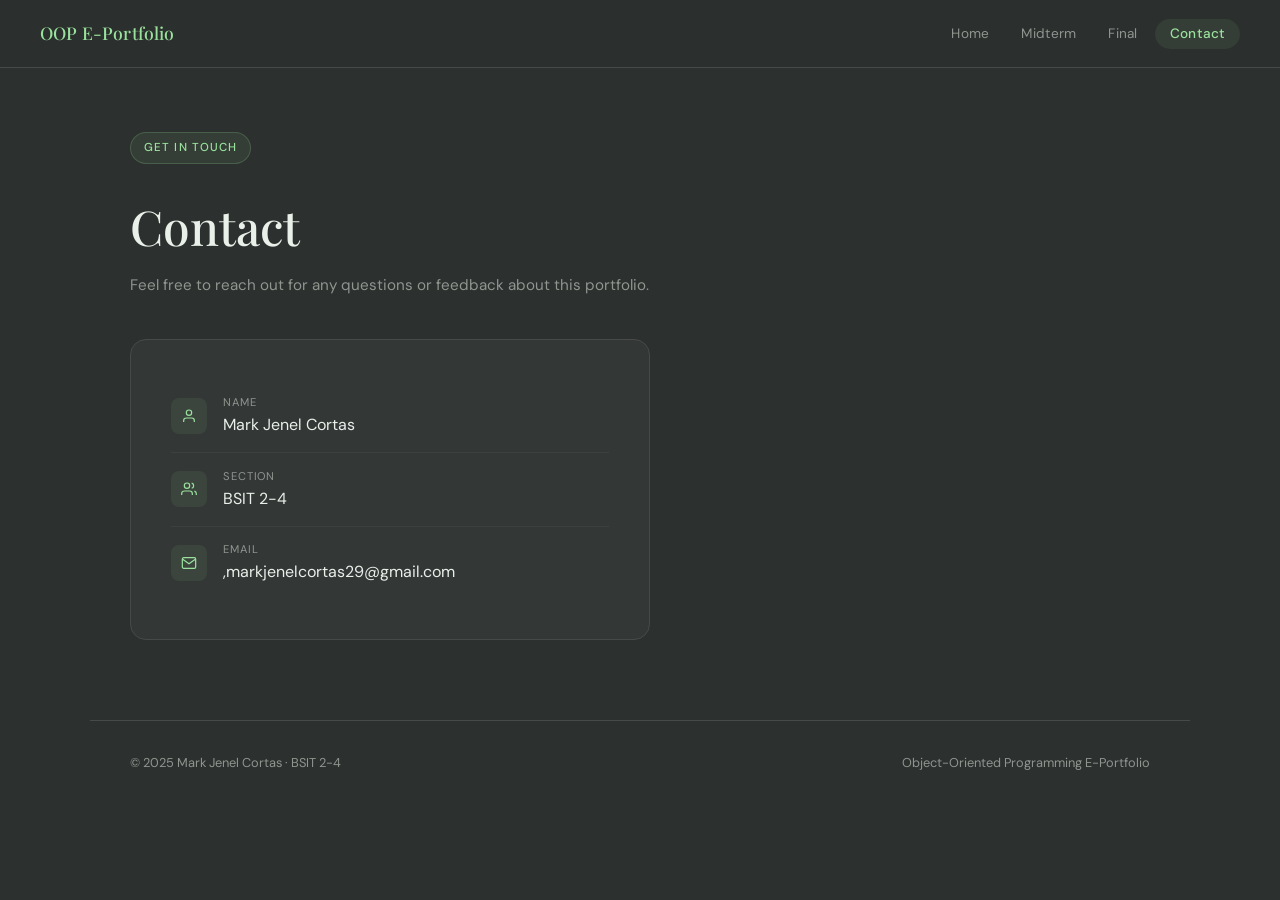
==== commit 4bb31f0b: "Change contact tab" ====
--- a/pages/contact.html
+++ b/pages/contact.html
@@ -61,7 +61,7 @@
         </div>
         <div>
           <div class="contact-label">Email</div>
-          <div class="contact-value">your.email@example.com</div>
+          <div class="contact-value">,markjenelcortas29@gmail.com</div>
         </div>
       </div>
     </div>
--- a/css/style.css
+++ b/css/style.css
@@ -455,6 +455,9 @@
   border-radius: var(--radius-lg);
   overflow: hidden;
   transition: border-color 0.2s;
+  margin-bottom: 2.5rem !important; /* Forces space between cards */
+    display: block; 
+    overflow: hidden; /* Prevents internal content from leaking out */
 }
 .activity-card:hover { border-color: var(--accent-dim); }
 
@@ -515,12 +518,17 @@
 }
 
 .accordion-content {
-  max-height: 0;
-  overflow: hidden;
-  transition: max-height 0.38s ease;
+    max-height: 0;
+    overflow: hidden;
+    transition: max-height 0.5s ease-in-out; /* Smooth transition */
+    background: rgba(0, 0, 0, 0.1);
 }
 .accordion-content.open { max-height: 2000px; }
 .accordion-inner { padding: 1.25rem 1.5rem 1.5rem; }
+
+.accordion-content.show {
+    max-height: none; 
+}
 
 /* ── FILE PREVIEW (act 1 & 2) ── */
 .file-preview-box {
@@ -682,4 +690,36 @@
   nav { padding: 0 1.25rem; }
   .section, .page-hero { padding-left: 1.25rem; padding-right: 1.25rem; }
   footer { padding: 1.5rem 1.25rem; flex-direction: column; text-align: center; }
+}
+
+/* Ensure the accordion can grow for the PDF */
+.accordion-content.show {
+  max-height: 800px; /* Increased from 1000px just in case */
+}
+
+.pdf-wrapper {
+  margin-top: 1rem;
+  border: 1px solid var(--accent-dark); /* #537a5a */
+  border-radius: 4px;
+  overflow: hidden;
+  background: var(--bg-dark);
+}
+
+/* Fallback for browsers that don't support embed */
+.pdf-wrapper embed {
+  border: none;
+  display: block;
+}
+
+.document-pages {
+    display: flex;
+    flex-direction: column;
+    gap: 15px;
+    padding: 10px 0;
+}
+
+.doc-page-img {
+    width: 100%;
+    height: auto;
+    display: block; /* Removes tiny gaps at bottom of images */
 }
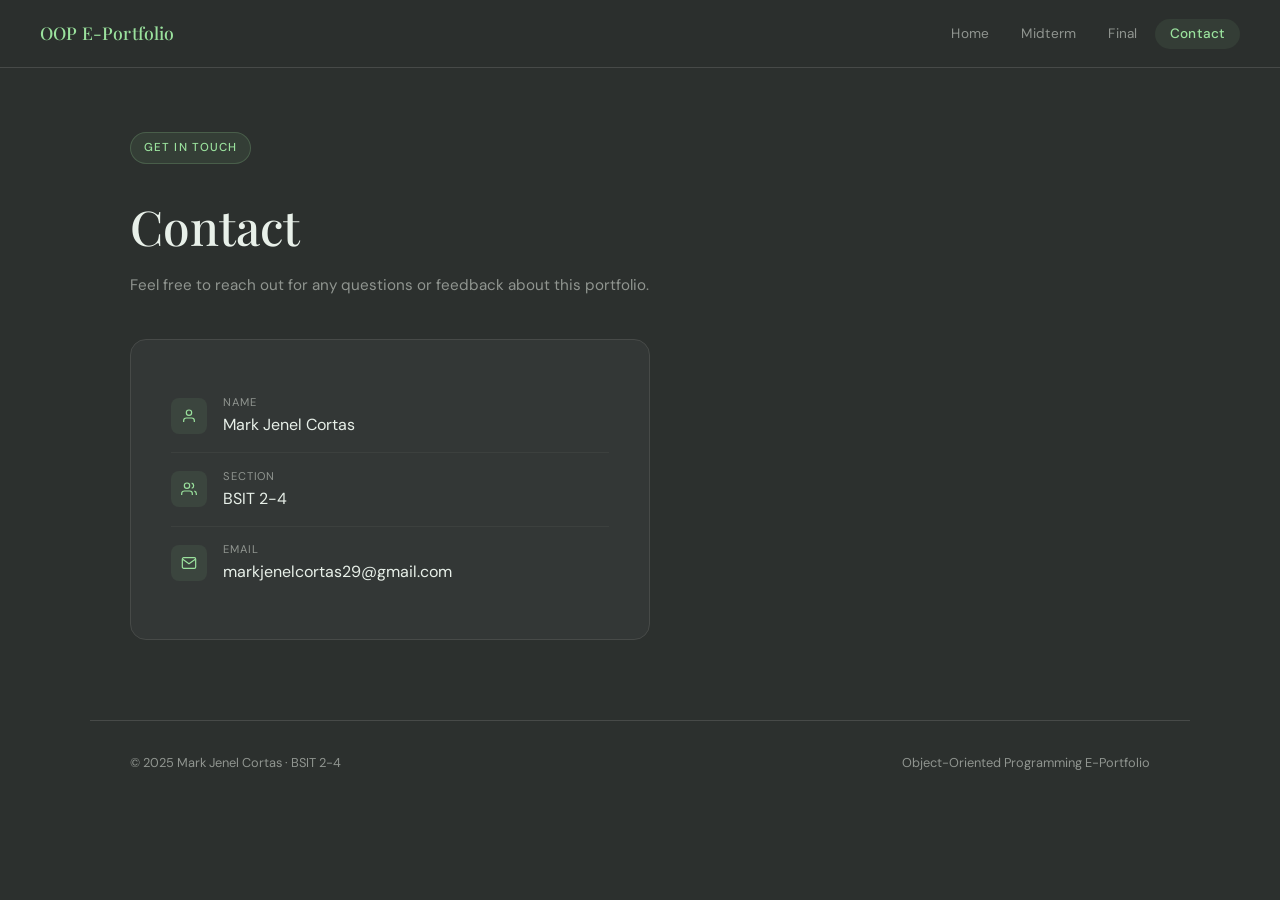
==== commit 729d51d1: "changed again" ====
--- a/pages/contact.html
+++ b/pages/contact.html
@@ -61,7 +61,7 @@
         </div>
         <div>
           <div class="contact-label">Email</div>
-          <div class="contact-value">,markjenelcortas29@gmail.com</div>
+          <div class="contact-value">markjenelcortas29@gmail.com</div>
         </div>
       </div>
     </div>
